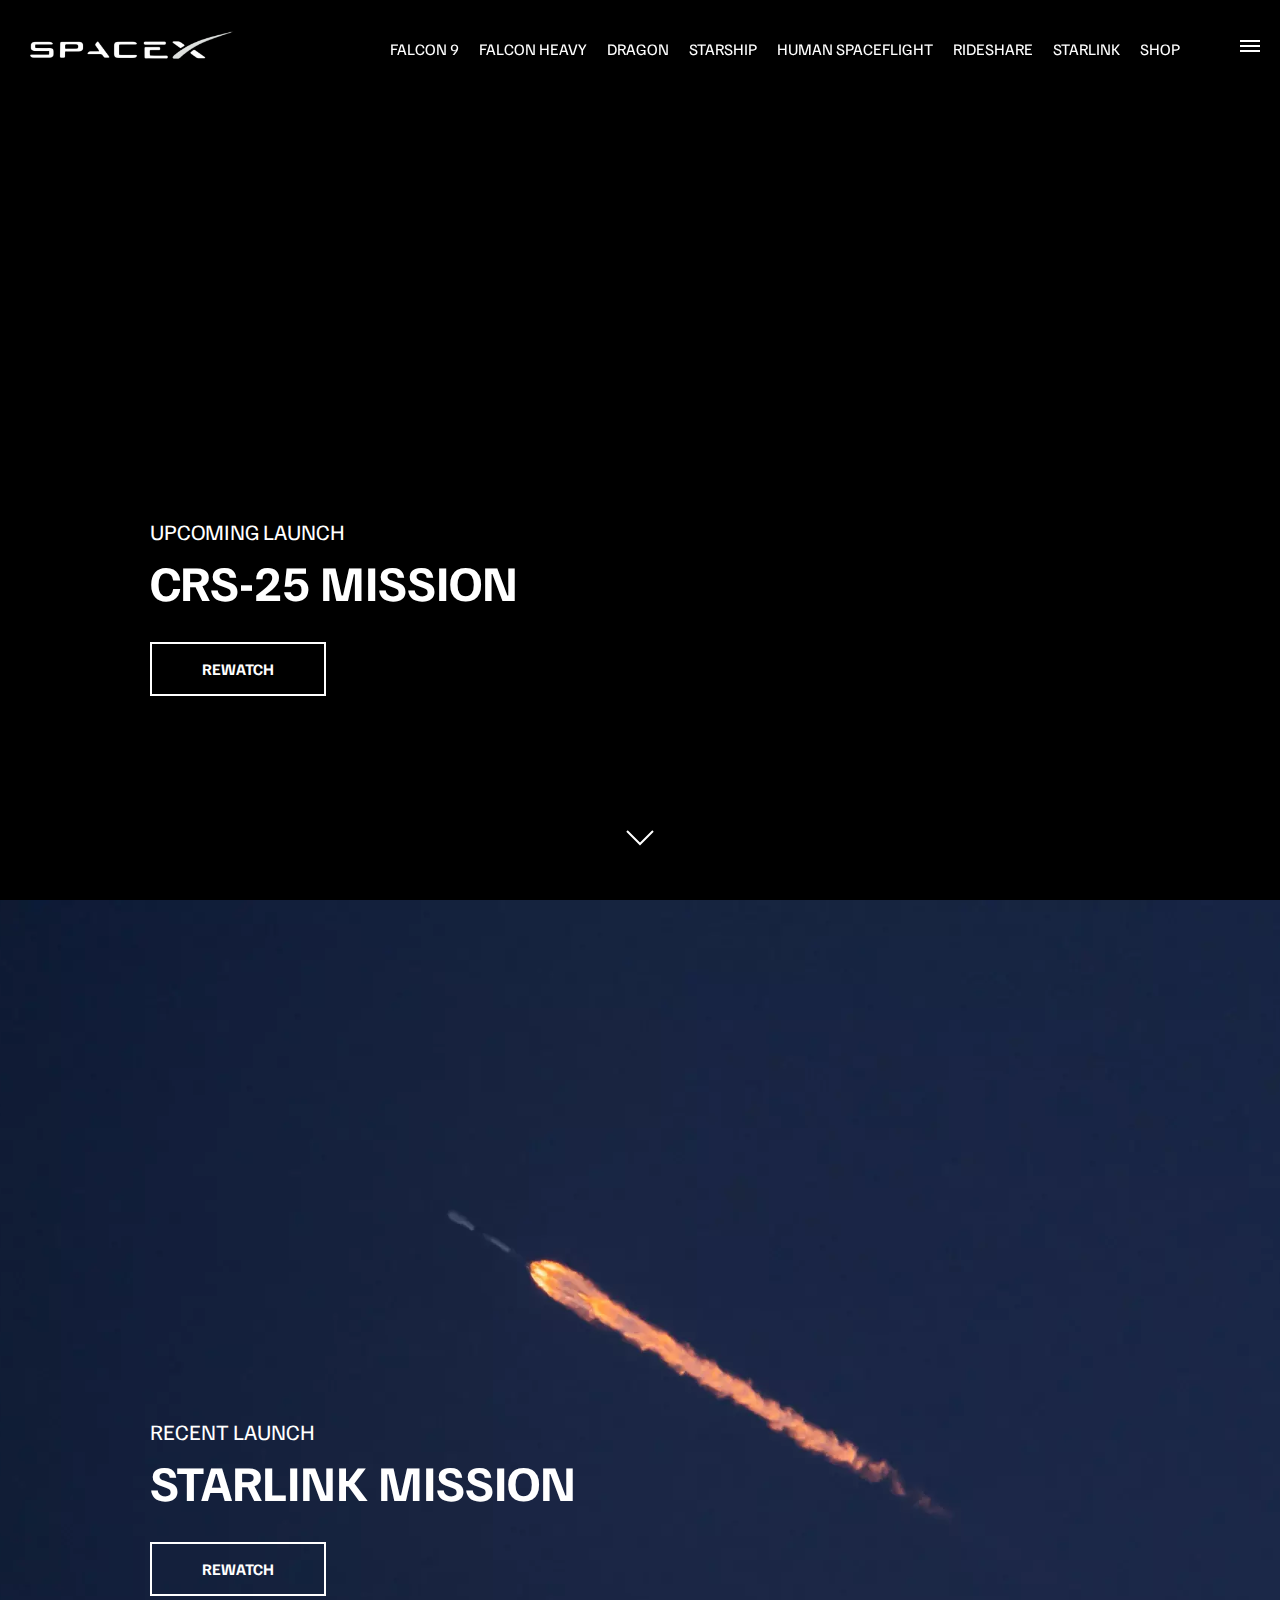
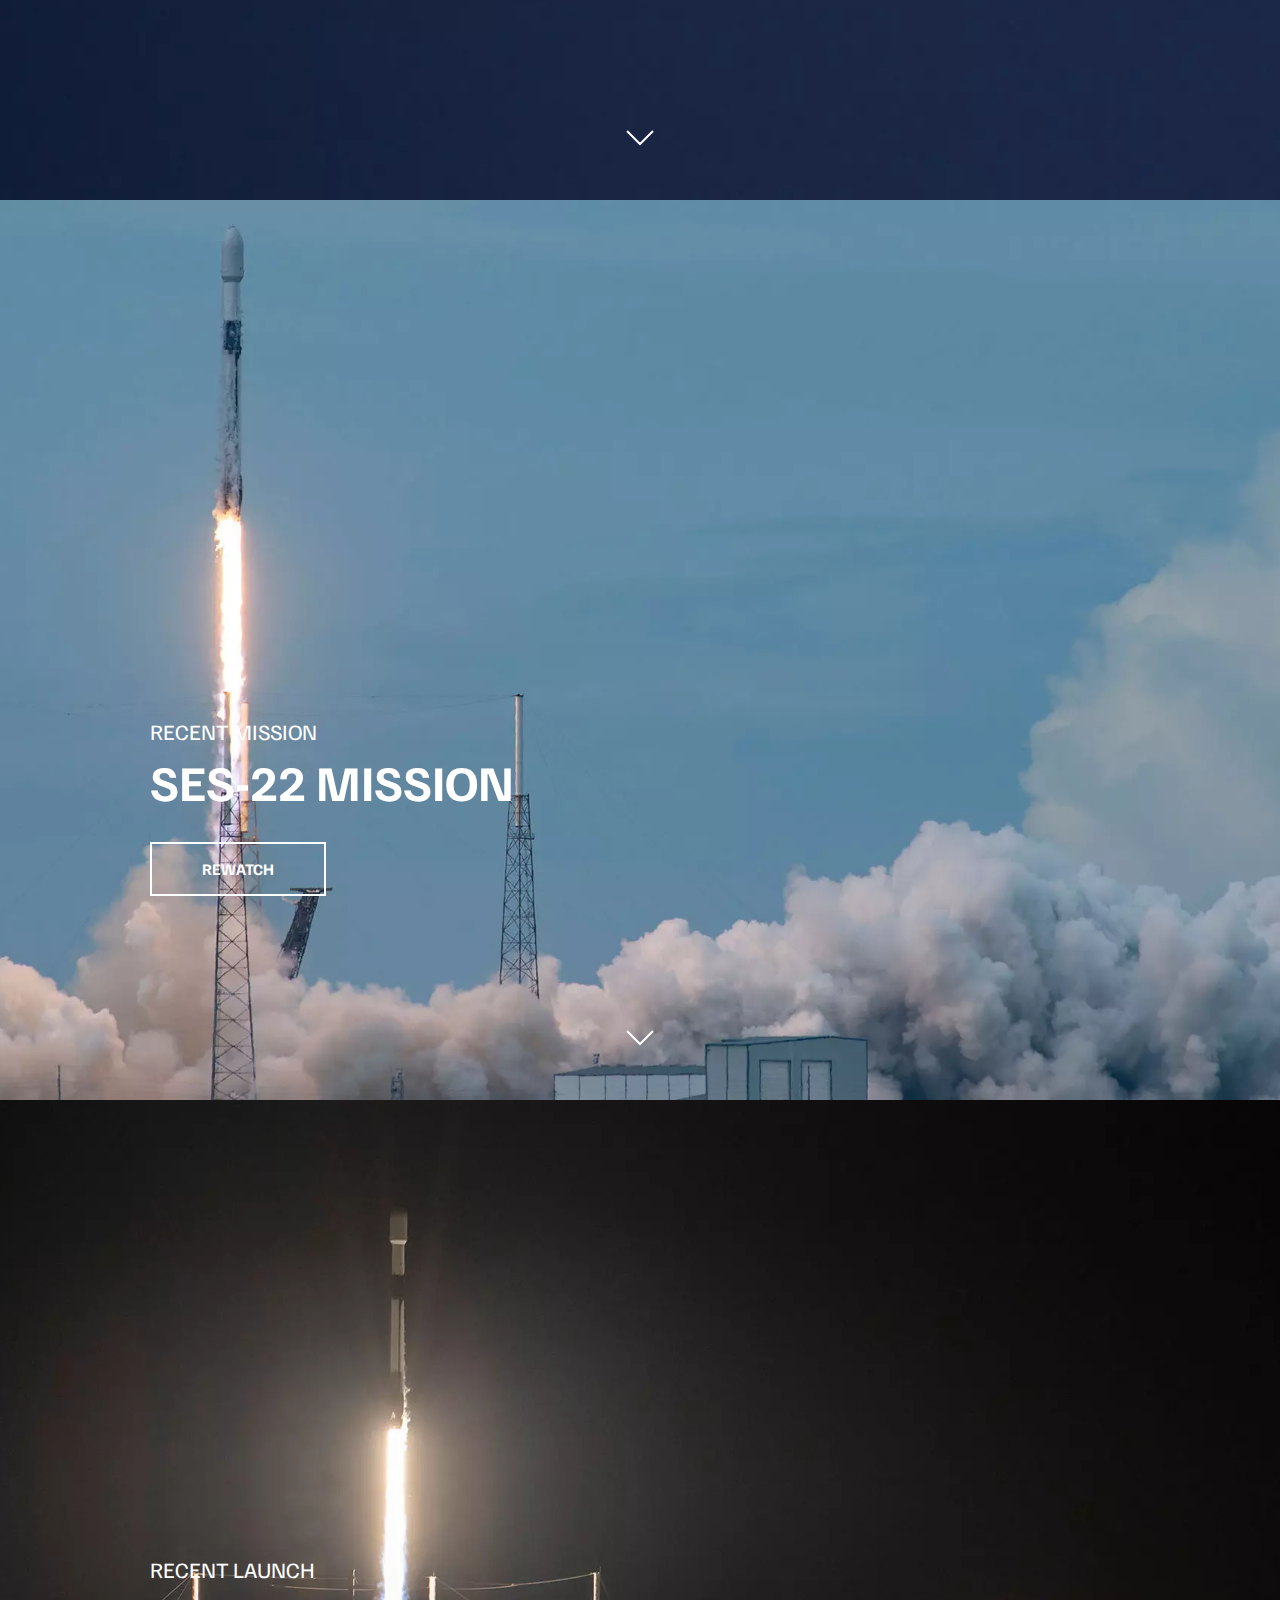
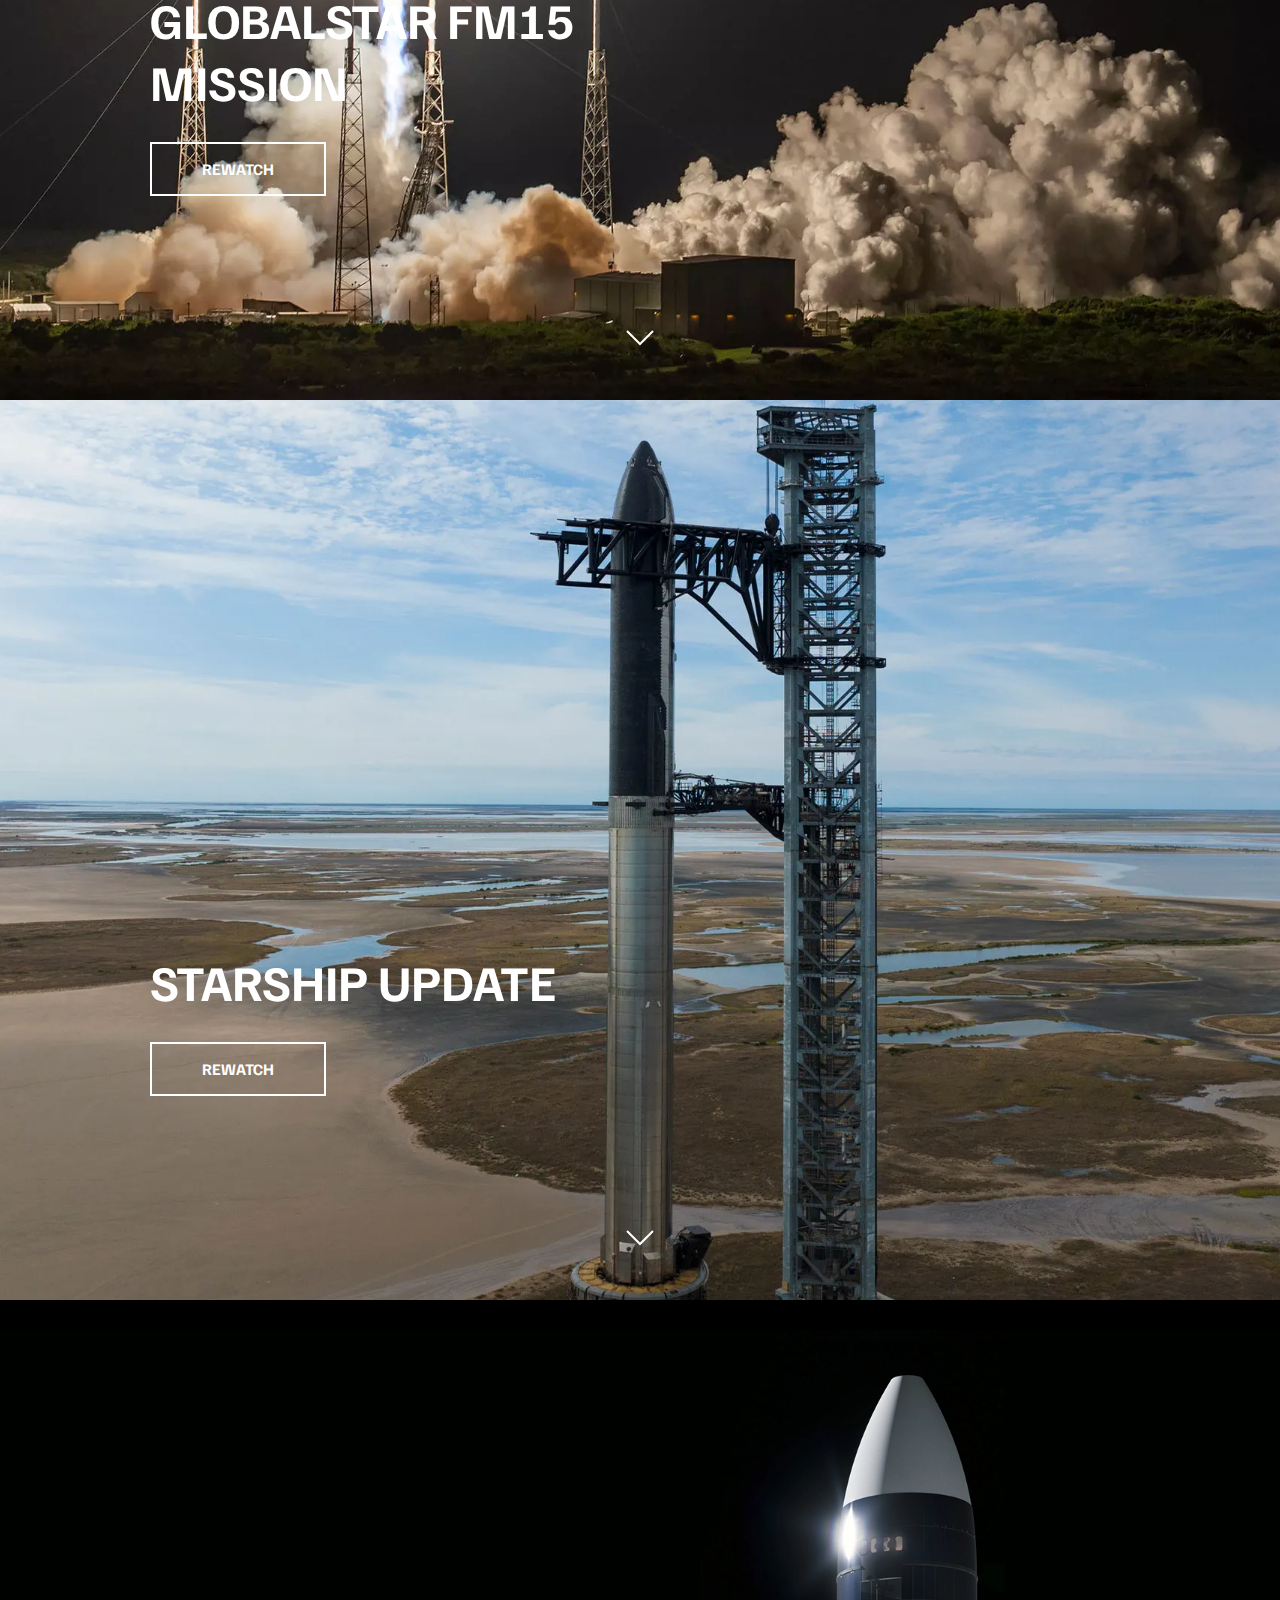
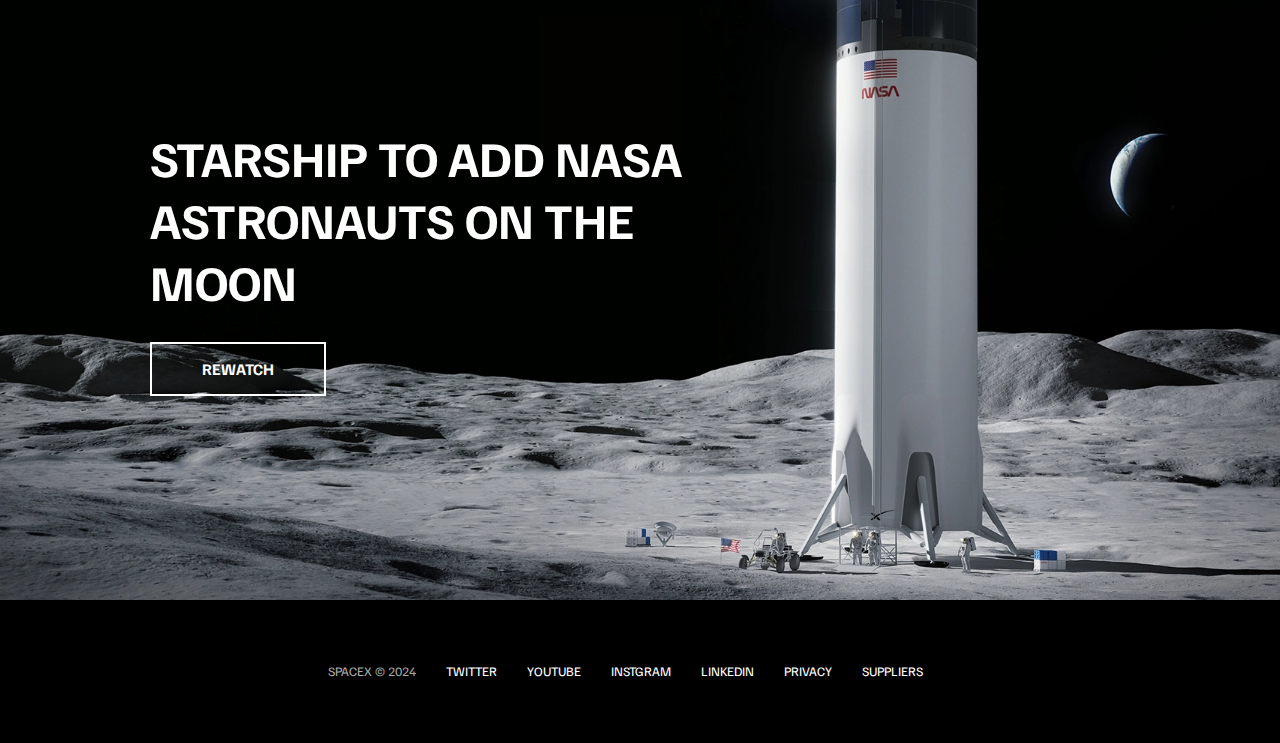
==== index.html @ 3931b375 "first commit" ====
<!DOCTYPE html>
<html lang="en">
<head>
  <meta charset="UTF-8">
  <meta name="viewport" content="width=device-width, initial-scale=1.0">
  <title>Space X</title>
  <link rel="stylesheet" href="/styles/style.css">
  <script src="js/script.js" defer></script>
</head>
<body>
  <div id="overlay"></div>
  <div id="mobile-menu" class="mobile-main-menu">
    <ul>
      <li><a href="#">Mission</a></li>
      <li><a href="#">Launches</a></li>
      <li><a href="#">Careers</a></li>
      <li><a href="#">Updates</a></li>
      <li><a href="#">Shop</a></li>

      <li class="mobile-only"><a href="falcon9.html">Falcon 9</a></li>
      <li class="mobile-only">
        <a href="falcon-heavy.html">Falcon Heavy</a>
      </li>
      <li class="mobile-only"><a href="dragon.html">Dragon</a></li>
      <li class="mobile-only"><a href="starship.html">Starship</a></li>
      <li class="mobile-only"><a href="#">Human Spaceflight</a></li>
      <li class="mobile-only"><a href="#">Rideshare</a></li>
      <li class="mobile-only"><a href="#">Starlink</a></li>
    </ul>
  </div>
  <header class="main-header">
    <div class="logo">
      <a href="index.html">
        <img src="img/logo.png" alt="SpaceX">
      </a>
    </div>
    <nav class="desktop-main-menu">
      <ul>
        <li><a href="falcon9.html">Falcon 9</a></li>
        <li><a href="falcon-heavy.html">Falcon Heavy</a></li>
        <li><a href="dragon.html">Dragon</a></li>
        <li><a href="starship.html">Starship</a></li>
        <li><a href="#">Human Spaceflight</a></li>
        <li><a href="#">Rideshare</a></li>
        <li><a href="#">Starlink</a></li>
        <li><a href="#">Shop</a></li>
      </ul>
    </nav>
  </header>

  <!-- Hamburger Menu -->
    <button id="menu-btn" class="hamburger" type="button">
      <span class="hamburger-top"></span>
      <span class="hamburger-middle"></span>
      <span class="hamburger-bottom"></span>
    </button>

  <!-- Section A -->
  <section class="section-a">
    <video autoplay muted loop class="backgroundVideo">
      <source src="trimed_bg.mp4" type="video/mp4">
      Your browser does not support HTML5 video.
    </video>
    <div class="section-inner">
      <h4>Upcoming Launch</h4>
      <h2>CRS-25 Mission</h2>
      <a href="#" class="btn">
        <div class="hover">
        </div>
        <span>Rewatch</span>
      </a>
    </div>
    <div class="scroll-arrow">
      <svg width="30px" height="20px">
        <path
          stroke="#ffffff"
          fill="none"
          stroke-width="2px"
          d="M2.000,5.000 L15.000,18.000 L28.000,5.000 "
        ></path>
      </svg>
    </div>
  </section>

  <!-- Section B -->
    <section class="section-b">
      <div class="section-inner">
        <h4>Recent Launch</h4>
        <h2>Starlink Mission</h2>
        <a href="#" class="btn">
          <div class="hover">
          </div>
          <span>Rewatch</span>
        </a>
      </div>
      <div class="scroll-arrow">
        <svg width="30px" height="20px">
          <path
            stroke="#ffffff"
            fill="none"
            stroke-width="2px"
            d="M2.000,5.000 L15.000,18.000 L28.000,5.000 "
          ></path>
        </svg>
      </div>
    </section>

  <!-- Section C -->
  <section class="section-c">
    <div class="section-inner">
      <h4>Recent Mission</h4>
      <h2>SES-22 Mission</h2>
      <a href="#" class="btn">
        <div class="hover">
        </div>
        <span>Rewatch</span>
      </a>
    </div>
    <div class="scroll-arrow">
      <svg width="30px" height="20px">
        <path
          stroke="#ffffff"
          fill="none"
          stroke-width="2px"
          d="M2.000,5.000 L15.000,18.000 L28.000,5.000 "
        ></path>
      </svg>
    </div>
  </section>

  <!-- Section D -->
  <section class="section-d">
    <div class="section-inner">
      <h4>Recent Launch</h4>
      <h2>Globalstar FM15 Mission</h2>
      <a href="#" class="btn">
        <div class="hover">
        </div>
        <span>Rewatch</span>
      </a>
    </div>
    <div class="scroll-arrow">
      <svg width="30px" height="20px">
        <path
          stroke="#ffffff"
          fill="none"
          stroke-width="2px"
          d="M2.000,5.000 L15.000,18.000 L28.000,5.000 "
        ></path>
      </svg>
    </div>
  </section>

    <!-- Section E -->
    <section class="section-e">
      <div class="section-inner">
        <h2>Starship Update</h2>
        <a href="#" class="btn">
          <div class="hover">
          </div>
          <span>Rewatch</span>
        </a>
      </div>
      <div class="scroll-arrow">
        <svg width="30px" height="20px">
          <path
            stroke="#ffffff"
            fill="none"
            stroke-width="2px"
            d="M2.000,5.000 L15.000,18.000 L28.000,5.000 "
          ></path>
        </svg>
      </div>
    </section>

    <!-- Section F -->
    <section class="section-f">
      <div class="section-inner">
        <h2>Starship to add NASA astronauts on the moon</h2>
        <a href="#" class="btn">
          <div class="hover">
          </div>
          <span>Rewatch</span>
        </a>
      </div>
    </section>

    <footer>
      <ul>
        <li>SpaceX &copy; 2024</li>
        <li><a href="#">Twitter</a></li>
        <li><a href="#">Youtube</a></li>
        <li><a href="#">Instgram</a></li>
        <li><a href="#">LinkedIn</a></li>
        <li><a href="#">Privacy</a></li>
        <li><a href="#">Suppliers</a></li>
      </ul>
    </footer>
  
</body>
</html>
---- styles/style.css ----
@import url('https://fonts.googleapis.com/css2?family=Familjen+Grotesk:wght@400;600;700&display=swap');

*,
*::before,
*::after {
  margin: 0;
  padding: 0;
  box-sizing: border-box;
}

body {
  font-family: 'Familjen Grotesk', sans-serif;
  background: #000;
  color: #fff;
}

a {
  text-decoration: none;
  color: white;
}

ul {
  list-style: none;
}

/* Header/Navbar */
.main-header {
  position: fixed;
  top: 0;
  left: 0;
  width: 100%;
  z-index: 3;
  display: flex;
  justify-content: space-between;
  align-items: center;
  text-transform: uppercase;
  height: 100px;
  padding: 0 30px;
}

/* Logo */
.logo {
  width: 210px;
  height: auto;
}

.logo img {
  width: 100%;
  display: block;
  height: auto;
}

/* Desktop Menu */
.desktop-main-menu {
  margin-right: 50px;
}

.desktop-main-menu ul {
  display: flex;
}

.desktop-main-menu ul li {
  position: relative;
  margin-right: 20px;
  padding-bottom: 2px;
}

/* Menu item botton border */
.desktop-main-menu ul li a::after {
  content: '';
  position: absolute;
  bottom: 0;
  left: 0;
  width: 100%;
  height: 1px;
  background: #fff;
  transform: scaleX(0);
  transition: transform 0.6s cubic-bezier(0.19, 1, 0.22, 1);
  transform-origin: right center;
}
.desktop-main-menu ul li a:hover::after {
  transform: scaleX(1);
  transform-origin: left center;
  transition-duration: 0.4s;
}

/* Sections */
section {
  position: relative;
  height: 100vh;
  background-position: center center;
  background-repeat: no-repeat;
  background-size: cover;
  text-transform: uppercase;
}

.section-inner {
  position: absolute;
  bottom: 200px;
  left: 150px;
  max-width: 560px;
}

.section-inner h4 {
  font-size: 22px;
  margin-bottom: 5px;
  font-weight: 300;
  animation: fadeInUp 0.5s ease-in-out;
}

.section-inner h2 {
  font-size: 50px;
  margin-bottom: 20px;
  font-weight: 700;
  animation: fadeInUp 0.5s ease-in-out 0.2s;
  animation-fill-mode: both;
}

.section-inner a {
  animation: fadeInUp 0.5s ease-in-out 0.4s;
  animation-fill-mode: both;
}

/* Background images */
/* .section-a {
  background-image: url('../img/section-a.webp');
} */
.section-a {
  position: relative;
  overflow: hidden;
}

.backgroundVideo {
  position: absolute;
  top: 0;
  left: 0;
  width: 100%;
  height: 100%;
  object-fit: cover; /* This will ensure that the aspect ratio is maintained while covering the entire section */
  z-index: -1;
}

.section-b {
  background-image: url('../img/section-b.webp');
}
.section-c {
  background-image: url('../img/section-c.webp');
}
.section-d {
  background-image: url('../img/section-d.webp');
}
.section-e {
  background-image: url('../img/section-e.webp');
}
.section-f {
  background-image: url('../img/section-f.webp');
}

.btn {
  position: relative;
  display: inline-block;
  cursor: pointer;
  text-align: center;
  min-width: 130px;
  padding: 15px 50px;
  margin-top: 10px;
  border: 2px solid #fff;
  text-transform: uppercase;
  font-weight: bold;
  overflow: hidden;
  z-index: 2;
}

.btn:hover span {
  color: #000;
}

.btn .hover {
  position: absolute;
  top: 0;
  left: 0;
  width: 100%;
  height: 100%;
  background-color: #fff;
  color: #000;
  z-index: -1;
  transform: translateY(100%);
  transition: transform 0.6s cubic-bezier(0.19, 1, 0.22, 1);
}

.btn:hover .hover {
  transform: translateY(0);
}

.scroll-arrow {
  position: absolute;
  bottom: 50px;
  left: 50%;
  transform: translateX(-50%);
  animation: fadeBounce 5s infinite;
}

/* Footer */
footer {
  position: relative;
  padding: 55px 0;
}

footer ul {
  display: flex;
  justify-content: center;
  align-items: center;
  flex-wrap: wrap;
}

footer ul li {
  margin-right: 30px;
  color: #aaa;
  text-transform: uppercase;
  font-size: 13px;
  line-height: 2.5;
}

footer ul li a {
  color: #fff;
  transition: color 0.6s;
}

footer ul li a:hover {
  color: #aaa;
}

/* Hamburger Menu */
.hamburger {
  position: fixed;
  top: 40px;
  right: 20px;
  z-index: 10;
  cursor: pointer;
  width: 20px;
  height: 20px;
  background: none;
  border: none;
}

.hamburger-top,
.hamburger-middle,
.hamburger-bottom {
  position: absolute;
  width: 20px;
  height: 2px;
  top: 0;
  left: 0;
  background: #fff;
  transition: all 0.5s;
}

.hamburger-middle {
  transform: translateY(5px);
}

.hamburger-bottom {
  transform: translateY(10px);
}

/* Overlay */
.overlay-show {
  position: fixed;
  top: 0;
  left: 0;
  width: 100%;
  height: 100%;
  background-color: rgba(0, 0, 0, 0.5);
  z-index: 3;
}

/* Transition hamburger to X when open */
.open {
  transform: rotate(90deg);
}

.open .hamburger-top {
  transform: rotate(45deg) translateY(6px) translateX(6px);
}

.open .hamburger-middle {
  display: none;
}

.open .hamburger-bottom {
  transform: rotate(-45deg) translateY(6px) translateX(-6px);
}

/* Stop body scroll */
.stop-scrolling {
  overflow: hidden;
}

/* Hide mobile main menu items */
.mobile-only {
  display: none;
}

/* Mobile menu */
.mobile-main-menu {
  position: fixed;
  top: 0;
  right: 0;
  width: 350px;
  height: 100%;
  background: #000;
  z-index: 4;
  display: flex;
  align-items: center;
  justify-content: center;
  transform: translateX(100%);
  transition: transform 0.6s cubic-bezier(0.19, 1, 0.22, 1);
}

/* Bring menu from right */
.show-menu {
  transform: translateX(0);
}

.mobile-main-menu ul {
  display: flex;
  flex-direction: column;
  align-items: end;
  justify-content: center;
  padding: 50px;
  width: 100%;
}

.mobile-main-menu ul li {
  margin-bottom: 20px;
  font-size: 18px;
  text-transform: uppercase;
  border-bottom: 1px #555 dotted;
  width: 100%;
  text-align: right;
  padding-bottom: 8px;
}

.mobile-main-menu ul li a {
  color: #fff;
  transition: color 0.6s;
}

.mobile-main-menu ul li a:hover {
  color: #aaa;
}

/* Inner Pages */
.bg-falcon-9 {
  background-image: url('../img/falcon-9.webp');
}

.bg-falcon-heavy {
  background-image: url('../img/falcon-heavy.webp');
}

.bg-dragon {
  background-image: url('../img/dragon.webp');
}

.bg-starship {
  background-image: url('../img/section-f.webp');
}

.section-animate {
  animation: fadeIn 2s ease-in-out;
}

.section-inner-center {
  position: absolute;
  top: 50%;
  left: 50%;
  transform: translate(-50%, -50%);
  text-transform: uppercase;
  text-align: center;
  width: 80%;
}

.section-inner-center h3 {
  font-size: 100px;
  margin-bottom: 15px;
  animation: fadeInUp 0.5s ease-in-out;
}

.section-inner-center p {
  font-size: 20px;
  animation: fadeInUp 0.5s ease-in-out 0.2s;
  animation-fill-mode: both;
}

/* Stats */
.stats {
  max-width: 960px;
  margin: 0 auto;
  display: flex;
  align-items: center;
  justify-content: space-between;
  text-align: center;
  text-transform: uppercase;
}

.stats div span {
  font-size: 160px;
}

.stats div h4 {
  font-size: 24px;
  font-weight: 300;
}

/* Animations */
@keyframes fadeInUp {
  0% {
    opacity: 0;
    transform: translateY(140px);
  }

  100% {
    opacity: 1;
    transform: translateY(0);
  }
}

@keyframes fadeIn {
  0% {
    opacity: 0;
  }

  100% {
    opacity: 1;
  }
}

@keyframes fadeBounce {
  0%,
  20%,
  50%,
  80%,
  100% {
    opacity: 0;
    transform: translateY(-20px);
  }

  40% {
    opacity: 1;
    transform: translateY(0);
  }
}

/* Media Queries */

@media (max-width: 960px) {
  /* Hide desktop menu */
  .desktop-main-menu {
    display: none;
  }

  /* Show main mobile items */
  .mobile-only {
    display: block;
  }

  .section-inner-center h3 {
    font-size: 75px;
  }
}

@media (max-width: 600px) {
  .section-inner {
    bottom: 75px;
    left: 20px;
  }

  .section-inner h2 {
    font-size: 40px;
  }

  footer ul li:first-child {
    position: absolute;
    top: 30px;
    left: 50%;
    transform: translate(-50%, -50%);
  }

  footer ul li {
    margin-right: 15px;
  }

  .logo {
    width: 150px;
    margin: auto;
  }

  .section-inner-center h3 {
    font-size: 50px;
  }

  /* Stats */
  .stats {
    flex-direction: column;
  }

  .stats div {
    margin-bottom: 20px;
  }
}
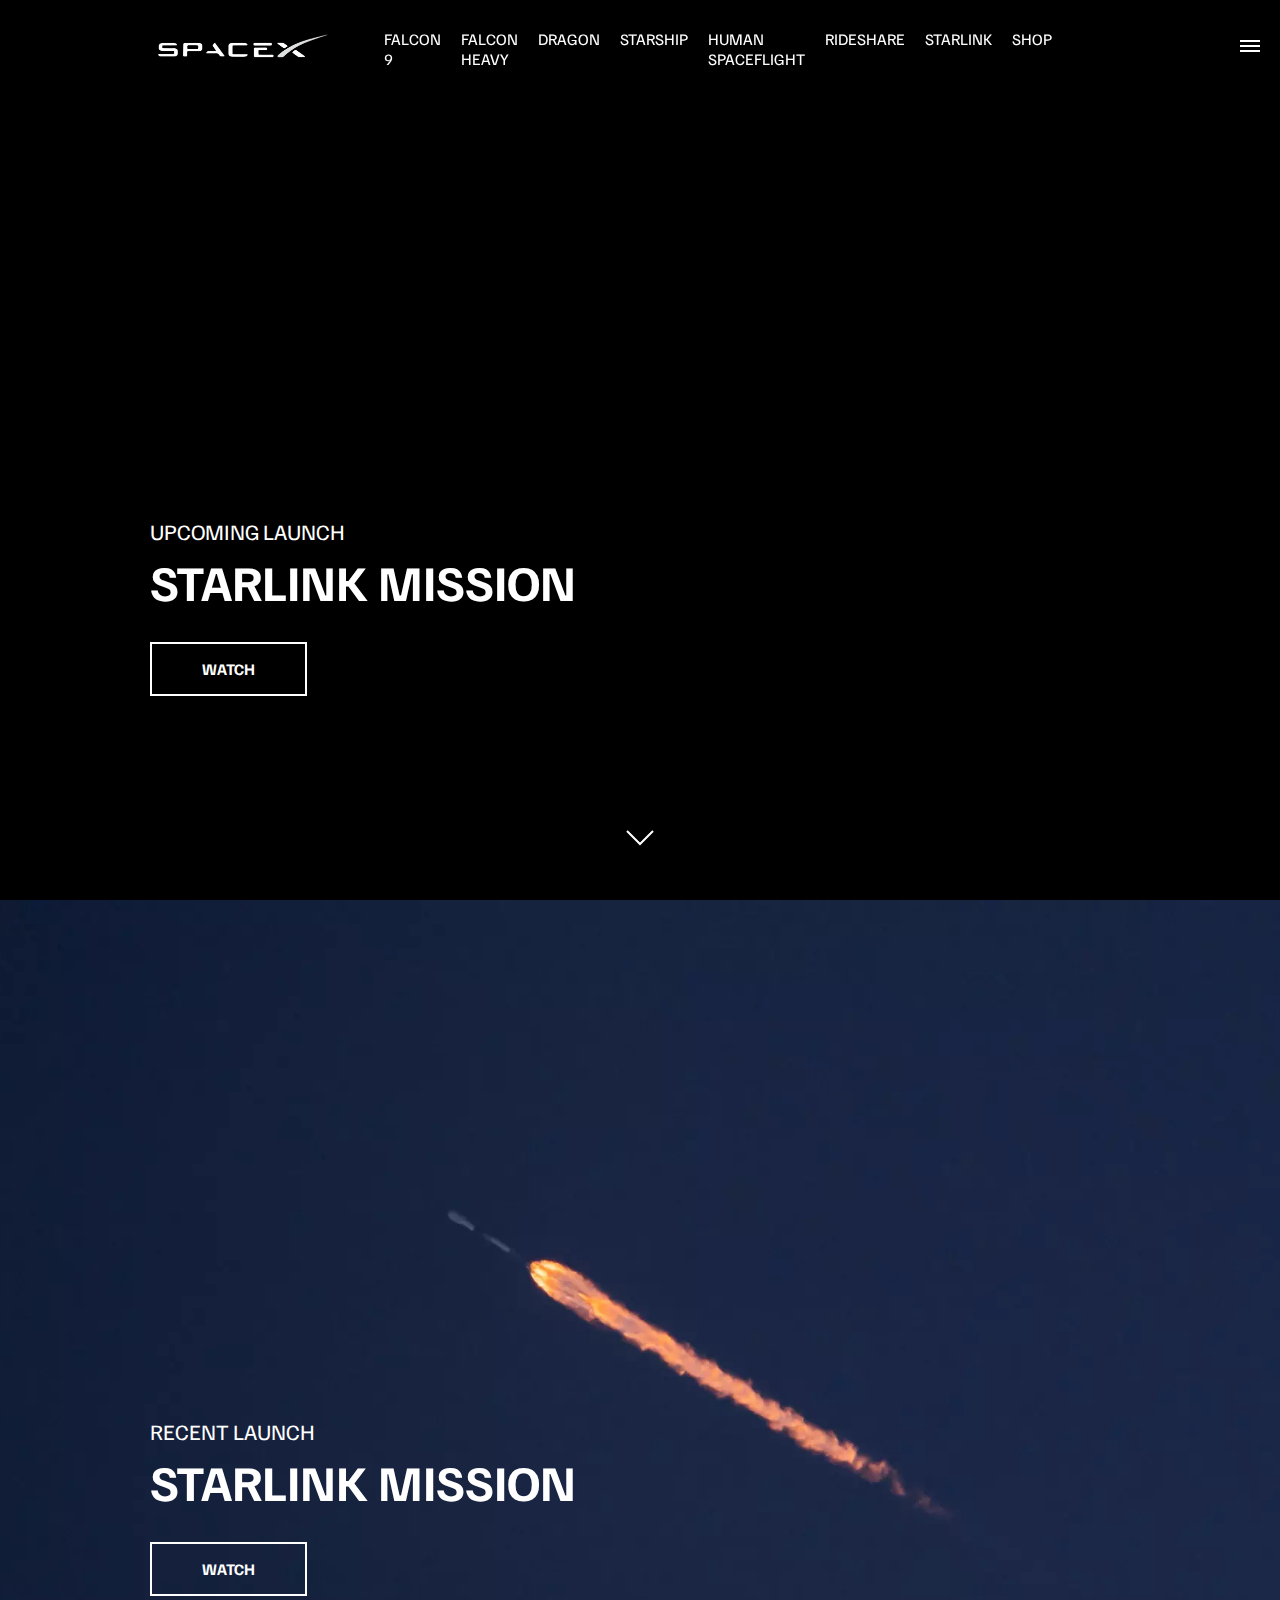
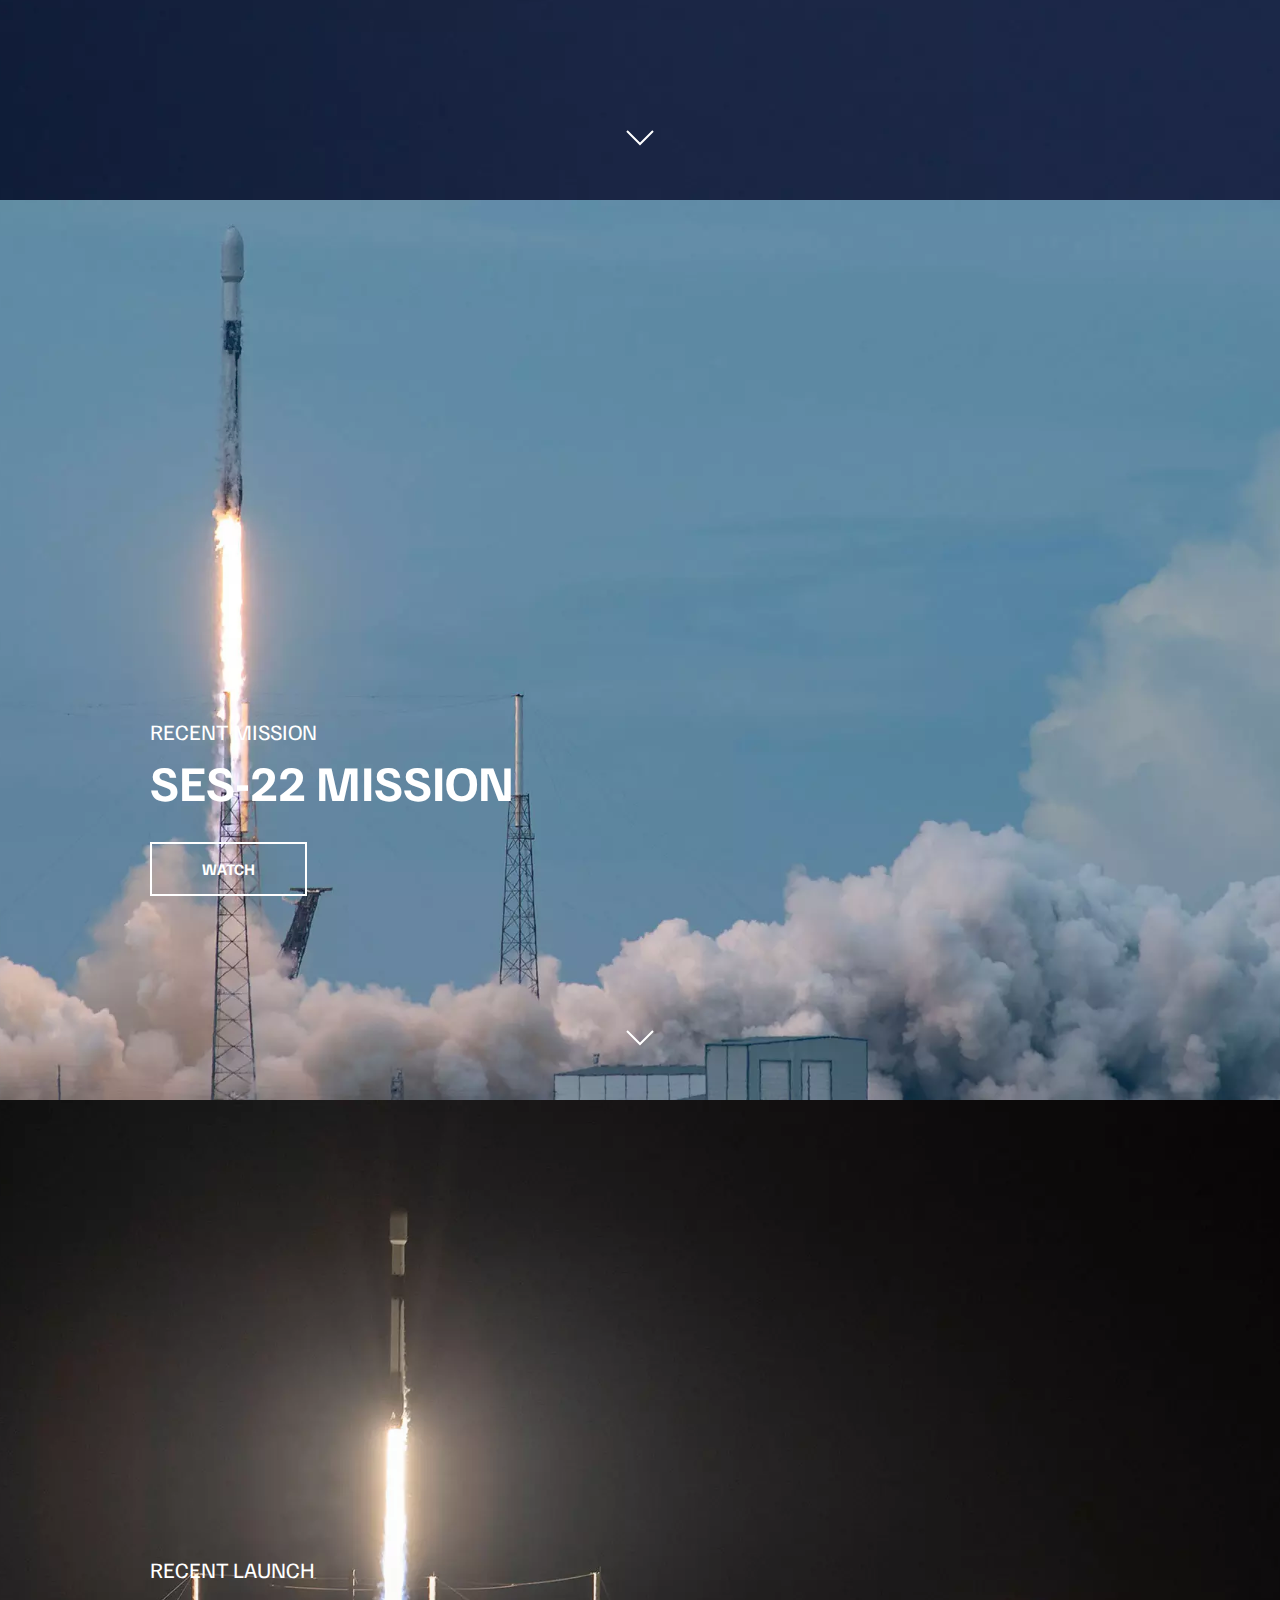
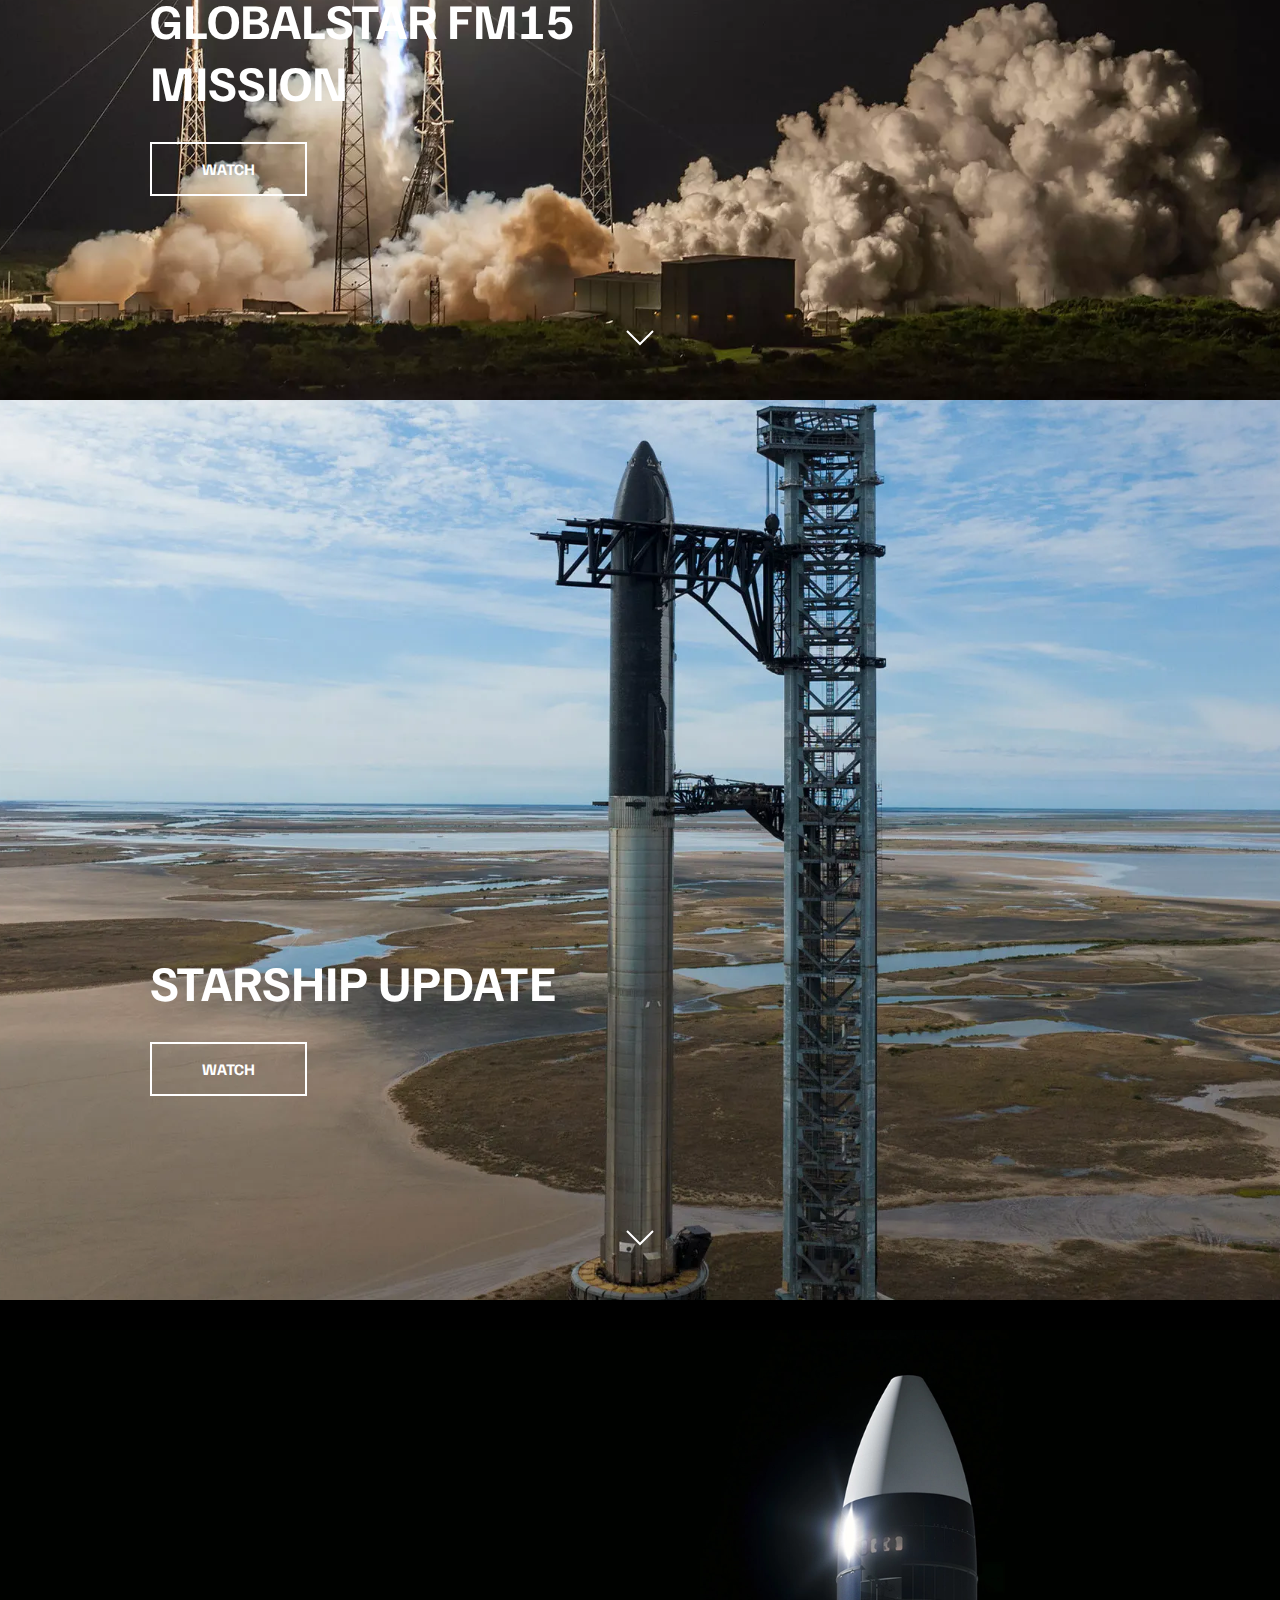
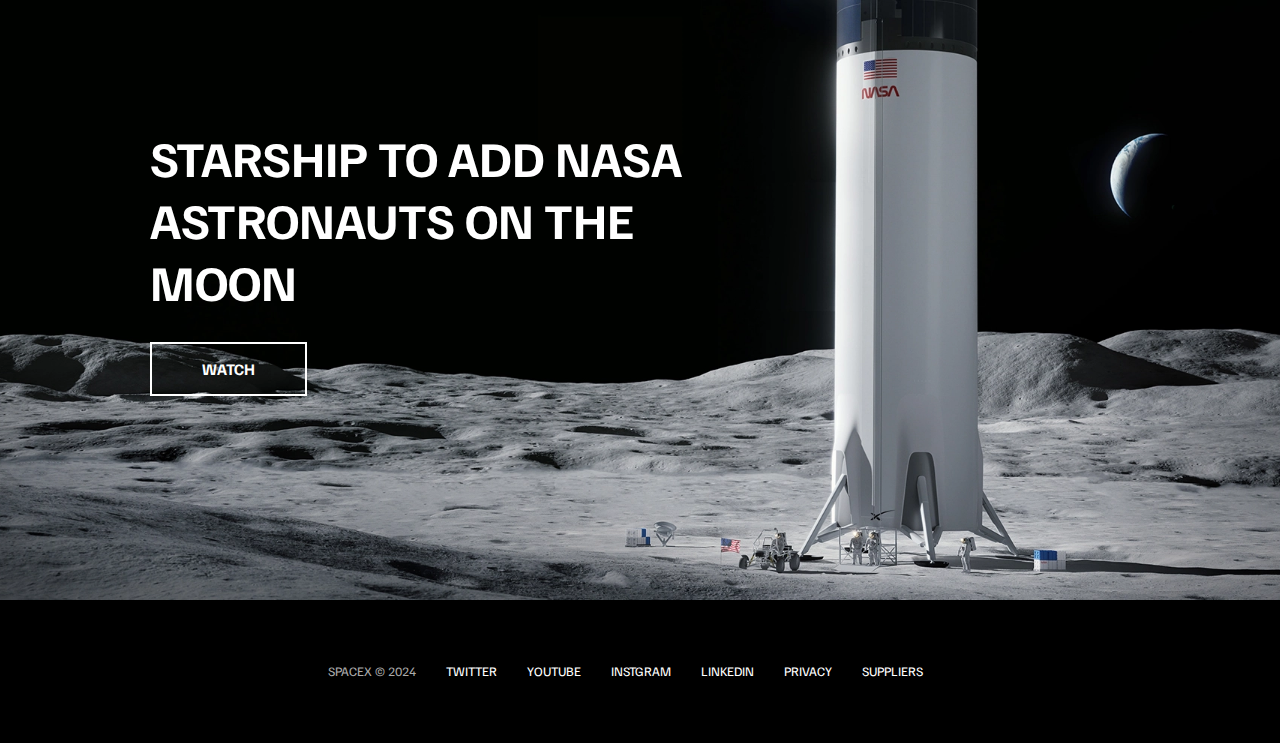
==== commit dcd8b570: "Pages renovated" ====
--- a/index.html
+++ b/index.html
@@ -5,13 +5,14 @@
   <meta name="viewport" content="width=device-width, initial-scale=1.0">
   <title>Space X</title>
   <link rel="stylesheet" href="/styles/style.css">
+  <link rel="icon" type="image/png" href="/img/favicon.ico">
   <script src="js/script.js" defer></script>
 </head>
 <body>
   <div id="overlay"></div>
   <div id="mobile-menu" class="mobile-main-menu">
     <ul>
-      <li><a href="#">Mission</a></li>
+      <li><a href="/mission.html">Mission</a></li>
       <li><a href="#">Launches</a></li>
       <li><a href="#">Careers</a></li>
       <li><a href="#">Updates</a></li>
@@ -23,9 +24,9 @@
       </li>
       <li class="mobile-only"><a href="dragon.html">Dragon</a></li>
       <li class="mobile-only"><a href="starship.html">Starship</a></li>
-      <li class="mobile-only"><a href="#">Human Spaceflight</a></li>
-      <li class="mobile-only"><a href="#">Rideshare</a></li>
-      <li class="mobile-only"><a href="#">Starlink</a></li>
+      <li class="mobile-only"><a href="humanspaceflight.html">Human Spaceflight</a></li>
+      <li class="mobile-only"><a href="rideshare.html">Rideshare</a></li>
+      <li class="mobile-only"><a href="https://www.starlink.com/">Starlink</a></li>
     </ul>
   </div>
   <header class="main-header">
@@ -40,10 +41,10 @@
         <li><a href="falcon-heavy.html">Falcon Heavy</a></li>
         <li><a href="dragon.html">Dragon</a></li>
         <li><a href="starship.html">Starship</a></li>
-        <li><a href="#">Human Spaceflight</a></li>
-        <li><a href="#">Rideshare</a></li>
-        <li><a href="#">Starlink</a></li>
-        <li><a href="#">Shop</a></li>
+        <li><a href="humanspaceflight.html">Human Spaceflight</a></li>
+        <li><a href="rideshare.html">Rideshare</a></li>
+        <li><a href="https://www.starlink.com/">Starlink</a></li>
+        <li><a href="https://shop.spacex.com/">Shop</a></li>
       </ul>
     </nav>
   </header>
@@ -58,16 +59,16 @@
   <!-- Section A -->
   <section class="section-a">
     <video autoplay muted loop class="backgroundVideo">
-      <source src="trimed_bg.mp4" type="video/mp4">
+      <source src="videoplayback.mp4" type="video/mp4">
       Your browser does not support HTML5 video.
     </video>
     <div class="section-inner">
       <h4>Upcoming Launch</h4>
-      <h2>CRS-25 Mission</h2>
+      <h2>Starlink Mission</h2>
       <a href="#" class="btn">
         <div class="hover">
         </div>
-        <span>Rewatch</span>
+        <span>Watch</span>
       </a>
     </div>
     <div class="scroll-arrow">
@@ -90,7 +91,7 @@
         <a href="#" class="btn">
           <div class="hover">
           </div>
-          <span>Rewatch</span>
+          <span>Watch</span>
         </a>
       </div>
       <div class="scroll-arrow">
@@ -113,7 +114,7 @@
       <a href="#" class="btn">
         <div class="hover">
         </div>
-        <span>Rewatch</span>
+        <span>Watch</span>
       </a>
     </div>
     <div class="scroll-arrow">
@@ -136,7 +137,7 @@
       <a href="#" class="btn">
         <div class="hover">
         </div>
-        <span>Rewatch</span>
+        <span>Watch</span>
       </a>
     </div>
     <div class="scroll-arrow">
@@ -158,7 +159,7 @@
         <a href="#" class="btn">
           <div class="hover">
           </div>
-          <span>Rewatch</span>
+          <span>Watch</span>
         </a>
       </div>
       <div class="scroll-arrow">
@@ -180,7 +181,7 @@
         <a href="#" class="btn">
           <div class="hover">
           </div>
-          <span>Rewatch</span>
+          <span>Watch</span>
         </a>
       </div>
     </section>
--- a/styles/style.css
+++ b/styles/style.css
@@ -27,11 +27,11 @@
 .main-header {
   position: fixed;
   top: 0;
-  left: 0;
-  width: 100%;
+  left: 10%;
+  width: 80%;
   z-index: 3;
   display: flex;
-  justify-content: space-between;
+  justify-content: left;
   align-items: center;
   text-transform: uppercase;
   height: 100px;
@@ -42,6 +42,7 @@
 .logo {
   width: 210px;
   height: auto;
+  margin-right: 50px;
 }
 
 .logo img {
@@ -367,6 +368,10 @@
   background-image: url('../img/section-f.webp');
 }
 
+.bg-atmosphere {
+  background-image: url('../img/atmosphere.jpeg');
+}
+
 .section-animate {
   animation: fadeIn 2s ease-in-out;
 }
@@ -382,13 +387,13 @@
 }
 
 .section-inner-center h3 {
-  font-size: 100px;
+  font-size: 90px;
   margin-bottom: 15px;
   animation: fadeInUp 0.5s ease-in-out;
 }
 
 .section-inner-center p {
-  font-size: 20px;
+  font-size: 18px;
   animation: fadeInUp 0.5s ease-in-out 0.2s;
   animation-fill-mode: both;
 }
